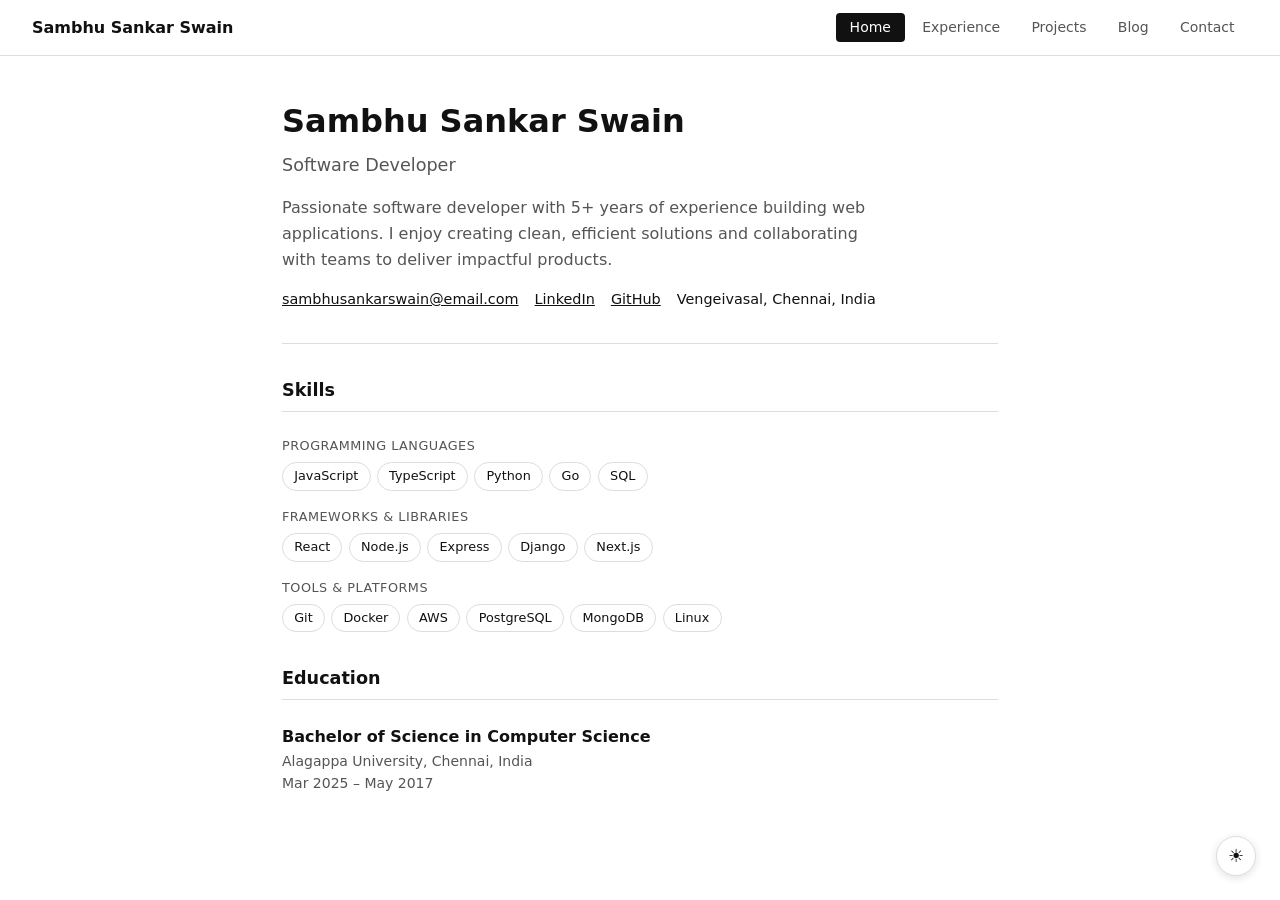
==== index.html @ 54cb3fc4 "initial commit" ====
<!DOCTYPE html>
<html lang="en">
<head>
  <meta charset="UTF-8">
  <meta name="viewport" content="width=device-width, initial-scale=1.0">
  <title>Portfolio</title>
  <link rel="stylesheet" href="styles.css">
</head>
<body>

  <button id="theme-toggle" aria-label="Toggle dark mode">☀</button>

  <nav id="navbar">
    <div class="nav-brand" id="nav-brand">Portfolio</div>
    <button class="nav-toggle" id="nav-toggle" aria-label="Toggle menu">
      <span></span><span></span><span></span>
    </button>
    <ul class="nav-links" id="nav-links">
      <li><a href="#" class="nav-link active" data-tab="home">Home</a></li>
      <li><a href="#" class="nav-link" data-tab="experience">Experience</a></li>
      <li><a href="#" class="nav-link" data-tab="projects">Projects</a></li>
      <li><a href="#" class="nav-link" data-tab="blogs">Blog</a></li>
      <li><a href="#" class="nav-link" data-tab="contact">Contact</a></li>
    </ul>
  </nav>

  <main id="main">

    <!-- HOME -->
    <section id="tab-home" class="tab active">
      <div class="container">
        <div class="hero">
          <h1 id="hero-name"></h1>
          <p id="hero-role" class="hero-role"></p>
          <p id="hero-summary" class="hero-summary"></p>
          <div id="hero-links" class="hero-links"></div>
        </div>

        <h2>Skills</h2>
        <div id="home-skills"></div>

        <h2 style="margin-top:2rem">Education</h2>
        <div id="home-education"></div>
      </div>
    </section>

    <!-- EXPERIENCE -->
    <section id="tab-experience" class="tab">
      <div class="container">
        <h2>Experience</h2>
        <div id="experience-list"></div>
      </div>
    </section>

    <!-- PROJECTS -->
    <section id="tab-projects" class="tab">
      <div class="container">
        <h2>Projects</h2>
        <div id="projects-list"></div>
      </div>
    </section>


<!-- BLOG -->
    <section id="tab-blogs" class="tab">
      <div class="container">
        <h2>Blog</h2>
        <div id="blogs-list"></div>
      </div>
    </section>

    <!-- CONTACT -->
    <section id="tab-contact" class="tab">
      <div class="container">
        <h2>Contact</h2>
        <div id="contact-content"></div>
      </div>
    </section>

  </main>

<script src="script.js"></script>
</body>
</html>
---- styles.css ----
/* ===== RESET ===== */
*, *::before, *::after { box-sizing: border-box; margin: 0; padding: 0; }

/* ===== THEME VARIABLES ===== */
:root {
  --bg:      #fff;
  --text:    #111;
  --muted:   #555;
  --border:  #ddd;
  --border2: #eee;
  --nav-bg:  #fff;
  --pill-bg: transparent;
}

body.dark {
  --bg:      #111;
  --text:    #eee;
  --muted:   #aaa;
  --border:  #333;
  --border2: #222;
  --nav-bg:  #111;
  --pill-bg: transparent;
}

body {
  background: var(--bg);
  color: var(--text);
  font-family: 'Segoe UI', system-ui, -apple-system, sans-serif;
  font-size: 16px;
  line-height: 1.6;
  transition: background 0.2s, color 0.2s;
}

a { color: var(--text); text-decoration: underline; }
a:hover { opacity: 0.6; }

/* ===== NAVBAR ===== */
#navbar {
  position: sticky;
  top: 0;
  background: var(--nav-bg);
  border-bottom: 1px solid var(--border);
  display: flex;
  align-items: center;
  justify-content: space-between;
  padding: 0 2rem;
  height: 56px;
  z-index: 100;
  transition: background 0.2s;
}

.nav-brand {
  font-weight: 700;
  font-size: 1rem;
  color: var(--text);
  cursor: default;
}

.nav-links {
  display: flex;
  list-style: none;
  gap: 0.25rem;
}

.nav-link {
  padding: 0.4rem 0.85rem;
  border-radius: 4px;
  font-size: 0.875rem;
  color: var(--muted);
  text-decoration: none;
  cursor: pointer;
  transition: background 0.15s, color 0.15s;
}

.nav-link:hover { background: var(--border2); color: var(--text); }
.nav-link.active { background: var(--text); color: var(--bg); }

/* theme toggle — fixed bottom-right */
#theme-toggle {
  position: fixed;
  bottom: 1.5rem;
  right: 1.5rem;
  z-index: 200;
  width: 40px;
  height: 40px;
  border-radius: 50%;
  border: 1px solid var(--border);
  background: var(--bg);
  color: var(--text);
  font-size: 1.1rem;
  cursor: pointer;
  display: flex;
  align-items: center;
  justify-content: center;
  transition: background 0.15s, border-color 0.15s;
  box-shadow: 0 2px 8px rgba(0,0,0,0.12);
}
#theme-toggle:hover { background: var(--border2); }

/* hamburger */
.nav-toggle {
  display: none;
  flex-direction: column;
  gap: 5px;
  background: none;
  border: none;
  cursor: pointer;
  padding: 4px;
}
.nav-toggle span {
  display: block;
  width: 22px;
  height: 2px;
  background: var(--text);
  border-radius: 2px;
}

/* ===== LAYOUT ===== */
.tab { display: none; }
.tab.active { display: block; }

.container {
  max-width: 780px;
  margin: 0 auto;
  padding: 2.5rem 2rem;
}

/* ===== TYPOGRAPHY ===== */
h1 { font-size: 1.75rem; margin-bottom: 0.25rem; }
h2 { font-size: 1.1rem; margin-bottom: 1.5rem; border-bottom: 1px solid var(--border); padding-bottom: 0.4rem; }
h3 { font-size: 1rem; }

.page-subtitle { color: var(--muted); margin-bottom: 2rem; }

/* ===== HOME / HERO ===== */
.hero { padding-bottom: 2rem; margin-bottom: 2rem; border-bottom: 1px solid var(--border); }
.hero h1 { font-size: 2rem; }
.hero-role { font-size: 1.1rem; color: var(--muted); margin-bottom: 1rem; }
.hero-summary { max-width: 600px; color: var(--muted); }
.hero-links { margin-top: 1rem; display: flex; gap: 1rem; flex-wrap: wrap; font-size: 0.9rem; }

/* ===== SKILLS ===== */
.skills-group { margin-bottom: 1rem; }
.skills-label { font-size: 0.8rem; text-transform: uppercase; letter-spacing: 0.5px; color: var(--muted); margin-bottom: 0.35rem; }
.pills { display: flex; flex-wrap: wrap; gap: 0.4rem; }
.pill {
  padding: 0.2rem 0.7rem;
  border: 1px solid var(--border);
  border-radius: 20px;
  font-size: 0.8rem;
  color: var(--text);
}

/* ===== EDUCATION ===== */
.edu-entry { margin-bottom: 1.25rem; }
.edu-degree { font-weight: 600; }
.edu-meta { font-size: 0.875rem; color: var(--muted); }

/* ===== EXPERIENCE ===== */
.exp-entry { margin-bottom: 2rem; }
.exp-header { display: flex; justify-content: space-between; align-items: baseline; flex-wrap: wrap; gap: 0.25rem; margin-bottom: 0.25rem; }
.exp-position { font-weight: 600; }
.exp-dates { font-size: 0.85rem; color: var(--muted); }
.exp-company { font-size: 0.9rem; color: var(--muted); margin-bottom: 0.5rem; }
.exp-description { margin-bottom: 0.5rem; font-size: 0.95rem; }
.exp-highlights { padding-left: 1.25rem; font-size: 0.9rem; }
.exp-highlights li { margin-bottom: 0.25rem; }

/* ===== PROJECTS ===== */
.project-entry { margin-bottom: 1.75rem; padding-bottom: 1.75rem; border-bottom: 1px solid var(--border2); }
.project-entry:last-child { border-bottom: none; }
.project-header { display: flex; justify-content: space-between; align-items: baseline; flex-wrap: wrap; gap: 0.5rem; margin-bottom: 0.4rem; }
.project-name { font-weight: 600; }
.project-links { font-size: 0.85rem; display: flex; gap: 0.75rem; }
.project-desc { font-size: 0.95rem; margin-bottom: 0.5rem; color: var(--muted); }
.project-techs { display: flex; flex-wrap: wrap; gap: 0.4rem; }
.project-tech { font-size: 0.78rem; padding: 0.15rem 0.5rem; border: 1px solid var(--border); border-radius: 3px; color: var(--muted); }

/* ===== BLOGS ===== */
.blog-entry { margin-bottom: 1.75rem; padding-bottom: 1.75rem; border-bottom: 1px solid var(--border2); }
.blog-entry:last-child { border-bottom: none; }
.blog-header { display: flex; justify-content: space-between; align-items: baseline; flex-wrap: wrap; gap: 0.5rem; margin-bottom: 0.35rem; }
.blog-title { font-weight: 600; font-size: 1rem; }
.blog-date { font-size: 0.85rem; color: var(--muted); }
.blog-summary { font-size: 0.95rem; color: var(--muted); margin-bottom: 0.4rem; }
.blog-tags { display: flex; flex-wrap: wrap; gap: 0.4rem; }
.blog-tag { font-size: 0.78rem; padding: 0.1rem 0.5rem; border: 1px solid var(--border); border-radius: 3px; color: var(--muted); }

/* ===== CONTACT ===== */
.contact-list { list-style: none; display: flex; flex-direction: column; gap: 0.6rem; font-size: 0.95rem; }
.contact-list li { display: flex; gap: 0.5rem; }
.contact-label { color: var(--muted); min-width: 80px; }

/* ===== EMPTY STATE ===== */
.empty-state { color: var(--muted); font-size: 0.9rem; padding: 2rem 0; }

/* ===== RESPONSIVE ===== */
@media (max-width: 640px) {
  .nav-toggle { display: flex; }
  .nav-links {
    display: none;
    position: fixed;
    top: 56px; left: 0; right: 0;
    background: var(--nav-bg);
    border-bottom: 1px solid var(--border);
    flex-direction: column;
    padding: 0.75rem 1rem;
    gap: 0.1rem;
  }
  .nav-links.open { display: flex; }
  .nav-link { padding: 0.6rem 0.75rem; }
  .container { padding: 2rem 1.25rem; }
  .exp-header { flex-direction: column; }
}
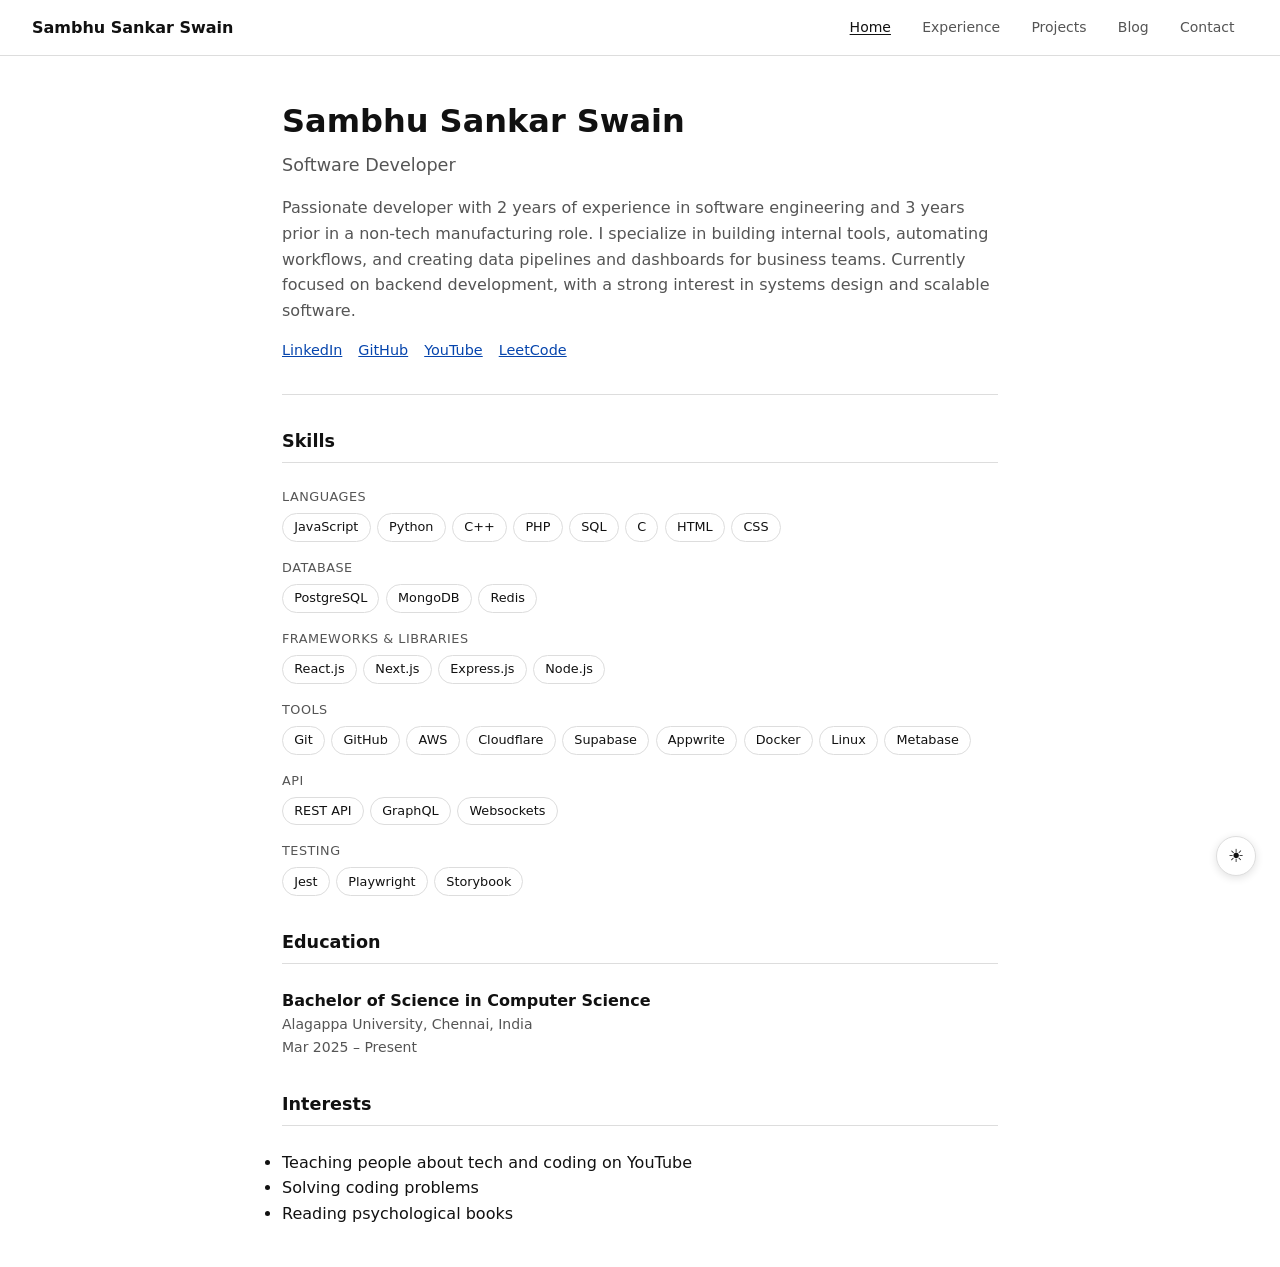
==== commit 5c41fe2d: "updated experience, home page links and interests - Added Shiash Info internship (Full Stack Develop" ====
--- a/index.html
+++ b/index.html
@@ -4,6 +4,7 @@
   <meta charset="UTF-8">
   <meta name="viewport" content="width=device-width, initial-scale=1.0">
   <title>Portfolio</title>
+  <link rel="icon" href="data:image/svg+xml,<svg xmlns='http://www.w3.org/2000/svg' viewBox='0 0 100 100'><text y='.9em' font-size='90'>S</text></svg>">
   <link rel="stylesheet" href="styles.css">
 </head>
 <body>
@@ -41,6 +42,9 @@
 
         <h2 style="margin-top:2rem">Education</h2>
         <div id="home-education"></div>
+
+        <h2 style="margin-top:2rem">Interests</h2>
+        <div id="home-interests"></div>
       </div>
     </section>
 
--- a/styles.css
+++ b/styles.css
@@ -31,8 +31,7 @@
   transition: background 0.2s, color 0.2s;
 }
 
-a { color: var(--text); text-decoration: underline; }
-a:hover { opacity: 0.6; }
+a { color: #0645ad; text-decoration: underline; }
 
 /* ===== NAVBAR ===== */
 #navbar {
@@ -64,16 +63,13 @@
 
 .nav-link {
   padding: 0.4rem 0.85rem;
-  border-radius: 4px;
   font-size: 0.875rem;
   color: var(--muted);
   text-decoration: none;
   cursor: pointer;
-  transition: background 0.15s, color 0.15s;
-}
-
-.nav-link:hover { background: var(--border2); color: var(--text); }
-.nav-link.active { background: var(--text); color: var(--bg); }
+}
+
+.nav-link.active { color: var(--text); text-decoration: underline; }
 
 /* theme toggle — fixed bottom-right */
 #theme-toggle {
@@ -95,7 +91,6 @@
   transition: background 0.15s, border-color 0.15s;
   box-shadow: 0 2px 8px rgba(0,0,0,0.12);
 }
-#theme-toggle:hover { background: var(--border2); }
 
 /* hamburger */
 .nav-toggle {
@@ -136,7 +131,7 @@
 .hero { padding-bottom: 2rem; margin-bottom: 2rem; border-bottom: 1px solid var(--border); }
 .hero h1 { font-size: 2rem; }
 .hero-role { font-size: 1.1rem; color: var(--muted); margin-bottom: 1rem; }
-.hero-summary { max-width: 600px; color: var(--muted); }
+.hero-summary { max-width: 780px; color: var(--muted); }
 .hero-links { margin-top: 1rem; display: flex; gap: 1rem; flex-wrap: wrap; font-size: 0.9rem; }
 
 /* ===== SKILLS ===== */
